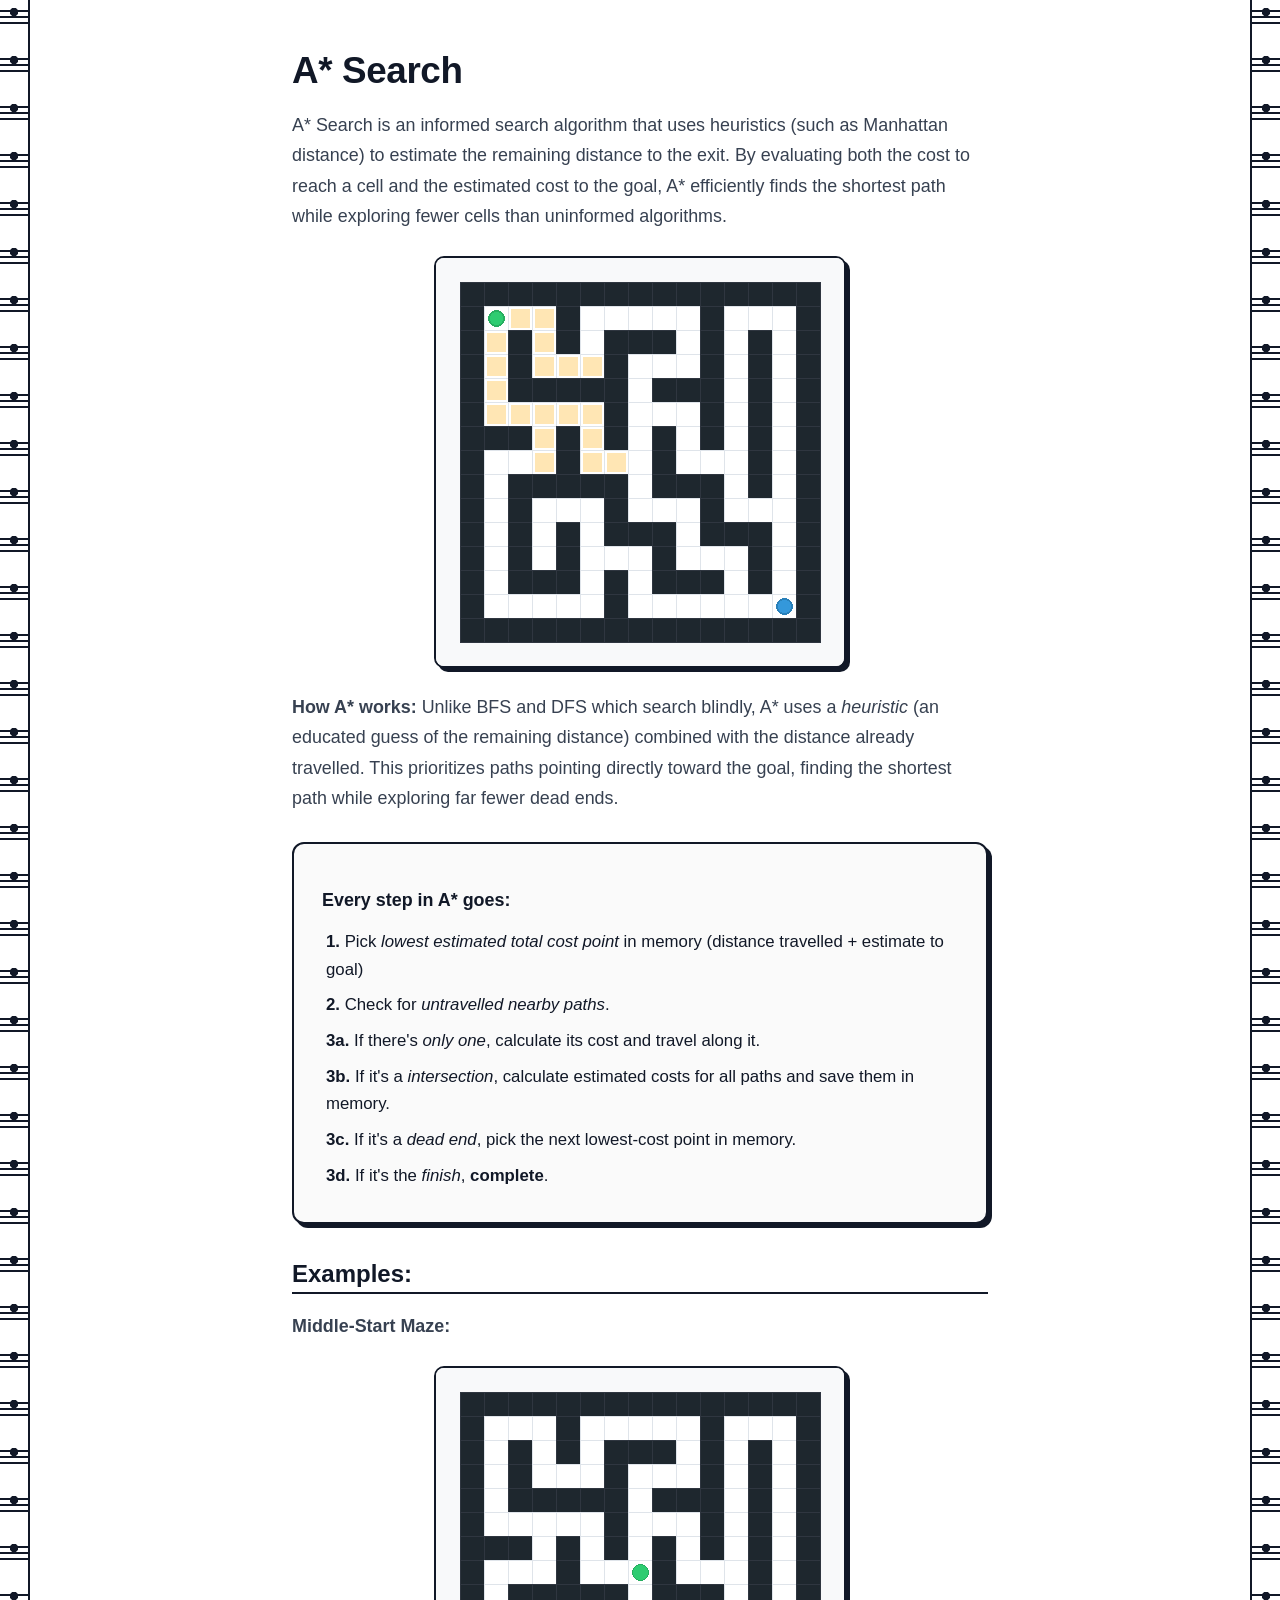
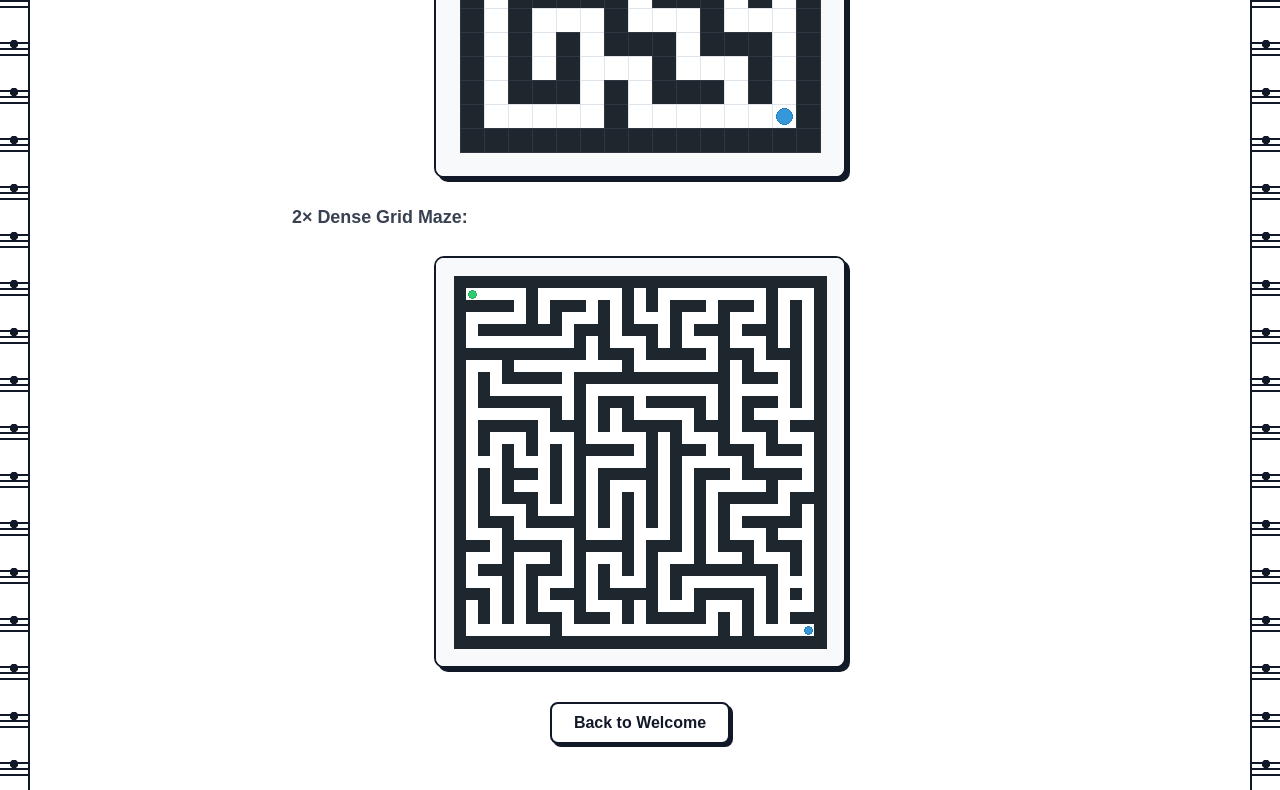
==== astar.html @ 63ea2237 "Initial commit" ====
<!DOCTYPE html>
<html lang="en">
<head>
    <meta charset="UTF-8">
    <meta name="viewport" content="width=device-width, initial-scale=1.0">
    <title>A* Search</title>
    <link rel="stylesheet" href="styles.css">
</head>
<body class="page-astar">
    <h1>A* Search</h1>
    <p>A* Search is an informed search algorithm that uses heuristics (such as Manhattan distance) to estimate the remaining distance to the exit. By evaluating both the cost to reach a cell and the estimated cost to the goal, A* efficiently finds the shortest path while exploring fewer cells than uninformed algorithms.</p>

    <img src="images/astar.gif" alt="A* Search Maze Solve" class="maze-gif">

    <p><strong>How A* works:</strong> Unlike BFS and DFS which search blindly, A* uses a <em>heuristic</em> (an educated guess of the remaining distance) combined with the distance already travelled. This prioritizes paths pointing directly toward the goal, finding the shortest path while exploring far fewer dead ends.</p>

    <div class="step-explanation">
        <p><strong>Every step in A* goes:</strong></p>
        <div class="step-list">
            <div><strong>1.</strong> Pick <em>lowest estimated total cost point</em> in memory (distance travelled + estimate to goal)</div>
            <div><strong>2.</strong> Check for <em>untravelled nearby paths</em>.</div>
            <div><strong>3a.</strong> If there's <em>only one</em>, calculate its cost and travel along it.</div>
            <div><strong>3b.</strong> If it's a <em>intersection</em>, calculate estimated costs for all paths and save them in memory.</div>
            <div><strong>3c.</strong> If it's a <em>dead end</em>, pick the next lowest-cost point in memory.</div>
            <div><strong>3d.</strong> If it's the <em>finish</em>, <strong>complete</strong>.</div>
        </div>
    </div>

    <h2>Examples:</h2>
    <p><strong>Middle-Start Maze:</strong></p>
    <img src="images/astar_middle.gif" alt="A* Middle-Start Maze Solve" class="maze-gif">

    <p><strong>2× Dense Grid Maze:</strong></p>
    <img src="images/astar_2x.gif" alt="A* 2x Dense Maze Solve" class="maze-gif">

    <div class="button-container">
        <a href="welcome.html"><button type="button">Back to Welcome</button></a>
    </div>
</body>
</html>
---- styles.css ----
* {
    box-sizing: border-box;
    font-family: "Comic Sans MS", "Comic Sans", cursive, sans-serif;
}

body {
    margin: 0;
    padding: 40px 60px;
    min-height: 100vh;
    background-color: #ffffff;
    color: #111827;
    -webkit-font-smoothing: antialiased;
}

/* Monochrome patterns for each page */

/* Welcome: Diagonal stripes (45deg) */
body.page-welcome {
    background-image: 
        repeating-linear-gradient(45deg, #111827, #111827 10px, #ffffff 10px, #ffffff 20px),
        repeating-linear-gradient(45deg, #111827, #111827 10px, #ffffff 10px, #ffffff 20px);
    background-position: left top, right top;
    background-repeat: repeat-y, repeat-y;
    background-size: 28px 100%, 28px 100%;
}

/* BFS: Reversed stripes (-45deg / 135deg) */
body.page-bfs {
    background-image: 
        repeating-linear-gradient(-45deg, #111827, #111827 10px, #ffffff 10px, #ffffff 20px),
        repeating-linear-gradient(-45deg, #111827, #111827 10px, #ffffff 10px, #ffffff 20px);
    background-position: left top, right top;
    background-repeat: repeat-y, repeat-y;
    background-size: 28px 100%, 28px 100%;
}

/* DFS: Alternating stripes (horizontal thick and thin stripes) */
body.page-dfs {
    background-image: 
        repeating-linear-gradient(0deg, #111827 0px, #111827 14px, #ffffff 14px, #ffffff 20px, #111827 20px, #111827 24px, #ffffff 24px, #ffffff 32px),
        repeating-linear-gradient(0deg, #111827 0px, #111827 14px, #ffffff 14px, #ffffff 20px, #111827 20px, #111827 24px, #ffffff 24px, #ffffff 32px);
    background-position: left top, right top;
    background-repeat: repeat-y, repeat-y;
    background-size: 28px 100%, 28px 100%;
}

/* A*: Refined geometric alternating dots & stripes with inner keyline */
body.page-astar {
    background-image: 
        /* Left border: vertical dividing keyline */
        linear-gradient(90deg, transparent 28px, #111827 28px, #111827 30px, transparent 30px),
        /* Left border: centered node dot (top half of 48px tile) */
        radial-gradient(circle at 14px 12px, #111827 4px, transparent 4.5px),
        /* Left border: horizontal stripes (bottom half of 48px tile) */
        linear-gradient(0deg, 
            #111827 0px, #111827 2px, 
            transparent 2px, transparent 6px, 
            #111827 6px, #111827 8px, 
            transparent 8px, transparent 12px, 
            #111827 12px, #111827 14px, 
            transparent 14px, transparent 24px
        ),
        /* Right border: vertical dividing keyline */
        linear-gradient(90deg, transparent 0px, #111827 0px, #111827 2px, transparent 2px),
        /* Right border: centered node dot */
        radial-gradient(circle at 14px 12px, #111827 4px, transparent 4.5px),
        /* Right border: horizontal stripes */
        linear-gradient(0deg, 
            #111827 0px, #111827 2px, 
            transparent 2px, transparent 6px, 
            #111827 6px, #111827 8px, 
            transparent 8px, transparent 12px, 
            #111827 12px, #111827 14px, 
            transparent 14px, transparent 24px
        );
    background-position: 
        left 0px top 0px,
        left 0px top 0px,
        left 0px top 24px,
        right 28px top 0px,
        right 0px top 0px,
        right 0px top 24px;
    background-repeat: repeat-y;
    background-size: 
        30px 100%,
        28px 48px,
        28px 48px,
        2px 100%,
        28px 48px,
        28px 48px;
}

/* History: Vertical dashed/stripe pattern */
body.page-history {
    background-image: 
        repeating-linear-gradient(90deg, #111827 0px, #111827 4px, #ffffff 4px, #ffffff 14px),
        repeating-linear-gradient(90deg, #111827 0px, #111827 4px, #ffffff 4px, #ffffff 14px);
    background-position: left top, right top;
    background-repeat: repeat-y, repeat-y;
    background-size: 28px 100%, 28px 100%;
}

/* Wall Follower: Block/brick pattern */
body.page-wallfollower {
    background-image: 
        repeating-linear-gradient(0deg, #111827 0px, #111827 6px, #ffffff 6px, #ffffff 12px),
        repeating-linear-gradient(0deg, #111827 0px, #111827 6px, #ffffff 6px, #ffffff 12px);
    background-position: left top, right top;
    background-repeat: repeat-y, repeat-y;
    background-size: 28px 100%, 28px 100%;
}

/* Flood Fill: Concentric water ripple dot pattern */
body.page-floodfill {
    background-image: 
        radial-gradient(#111827 5px, transparent 5px),
        radial-gradient(#111827 2px, transparent 2px),
        radial-gradient(#111827 5px, transparent 5px),
        radial-gradient(#111827 2px, transparent 2px);
    background-position: 
        left 2px top 0px,
        left 14px top 12px,
        right 2px top 0px,
        right 14px top 12px;
    background-repeat: repeat-y, repeat-y, repeat-y, repeat-y;
    background-size: 28px 24px, 28px 24px, 28px 24px, 28px 24px;
}

/* Comparison: Crisp architectural diamond lattice with inner keyline */
body.page-comparison {
    background-image: 
        /* Left border: vertical dividing keyline */
        linear-gradient(90deg, transparent 28px, #111827 28px, #111827 30px, transparent 30px),
        /* Left border: crisp 45deg lattice */
        repeating-linear-gradient(45deg, #111827 0px, #111827 2px, transparent 2px, transparent 14px),
        repeating-linear-gradient(-45deg, #111827 0px, #111827 2px, transparent 2px, transparent 14px),
        /* Right border: vertical dividing keyline */
        linear-gradient(90deg, transparent 0px, #111827 0px, #111827 2px, transparent 2px),
        /* Right border: crisp 45deg lattice */
        repeating-linear-gradient(45deg, #111827 0px, #111827 2px, transparent 2px, transparent 14px),
        repeating-linear-gradient(-45deg, #111827 0px, #111827 2px, transparent 2px, transparent 14px);
    background-position: 
        left 0px top 0px,
        left 0px top 0px,
        left 0px top 0px,
        right 28px top 0px,
        right 0px top 0px,
        right 0px top 0px;
    background-repeat: repeat-y;
    background-size: 
        30px 100%,
        28px 100%,
        28px 100%,
        2px 100%,
        28px 100%,
        28px 100%;
}

/* Jonkler: Laughing sawtooth jester grin monochrome pattern */
body.page-jonkler {
    background-image: 
        /* Left border: vertical dividing keyline */
        linear-gradient(90deg, transparent 28px, #111827 28px, #111827 30px, transparent 30px),
        /* Left border: sawtooth laugh grin */
        linear-gradient(135deg, #111827 25%, transparent 25%),
        linear-gradient(225deg, #111827 25%, transparent 25%),
        linear-gradient(315deg, #111827 25%, transparent 25%),
        linear-gradient(45deg, #111827 25%, transparent 25%),
        /* Right border: vertical dividing keyline */
        linear-gradient(90deg, transparent 0px, #111827 0px, #111827 2px, transparent 2px),
        /* Right border: sawtooth laugh grin */
        linear-gradient(135deg, #111827 25%, transparent 25%),
        linear-gradient(225deg, #111827 25%, transparent 25%),
        linear-gradient(315deg, #111827 25%, transparent 25%),
        linear-gradient(45deg, #111827 25%, transparent 25%);
    background-position: 
        left 0px top 0px,
        left -14px top 0px,
        left -14px top 0px,
        left 0px top 0px,
        left 0px top 0px,
        right 28px top 0px,
        right -14px top 0px,
        right -14px top 0px,
        right 0px top 0px,
        right 0px top 0px;
    background-repeat: repeat-y;
    background-size: 
        30px 100%,
        28px 28px,
        28px 28px,
        28px 28px,
        28px 28px,
        2px 100%,
        28px 28px,
        28px 28px,
        28px 28px,
        28px 28px;
}

/* Squeeze text into centre 60% with left alignment */
h1, h2, p, .text-center-60 {
    width: 60%;
    max-width: 60%;
    margin-left: auto;
    margin-right: auto;
    text-align: left;
    overflow-wrap: break-word;
}

/* Centre text for the welcome screen and it only */
body.page-welcome h1,
body.page-welcome p {
    text-align: center;
}

h1 {
    font-size: 2.3rem;
    font-weight: 700;
    margin-top: 10px;
    margin-bottom: 16px;
    letter-spacing: -0.01em;
}

h2 {
    font-size: 1.5rem;
    font-weight: 700;
    margin-top: 36px;
    margin-bottom: 16px;
    padding-bottom: 4px;
    border-bottom: 2px solid #111827;
    display: table;
}

p {
    font-size: 1.12rem;
    line-height: 1.7;
    color: #374151;
    margin-bottom: 24px;
}

/* Maze GIF illustration */
.maze-gif {
    display: block;
    margin: 24px auto;
    border: 2px solid #111827;
    border-radius: 10px;
    box-shadow: 4px 4px 0px #111827;
    max-width: 100%;
    height: auto;
    background-color: #f9fafb;
}

/* Step explanation card */
.step-explanation {
    width: 60%;
    max-width: 60%;
    margin: 28px auto;
    padding: 24px 28px;
    text-align: left;
    overflow-wrap: break-word;
    font-size: 1.05rem;
    line-height: 1.65;
    background-color: #fafafa;
    border: 2px solid #111827;
    border-radius: 12px;
    box-shadow: 4px 4px 0px #111827;
}

.step-explanation p {
    width: 100%;
    max-width: 100%;
    margin-bottom: 12px;
    color: #111827;
}

.step-list {
    padding-left: 4px;
}

.step-list div {
    margin-bottom: 8px;
}

/* Buttons */
.button-container,
body > div {
    width: 100%;
    margin-top: 28px;
    text-align: center;
}

button {
    font-size: 1rem;
    font-weight: 600;
    padding: 10px 22px;
    margin: 6px;
    cursor: pointer;
    border: 2px solid #111827;
    border-radius: 8px;
    background-color: #ffffff;
    color: #111827;
    box-shadow: 3px 3px 0px #111827;
    transition: all 0.15s cubic-bezier(0.4, 0, 0.2, 1);
}

button:hover {
    background-color: #f3f4f6;
    transform: translate(-1px, -1px);
    box-shadow: 4px 4px 0px #111827;
}

button:active {
    transform: translate(2px, 2px);
    box-shadow: 1px 1px 0px #111827;
}

/* Video Container & Controls */
.video-container {
    width: 60%;
    margin: 28px auto;
    text-align: center;
}

.comparison-video {
    display: block;
    width: 100%;
    max-width: 100%;
    border: 2.5px solid #111827;
    border-radius: 12px;
    box-shadow: 5px 5px 0px #111827;
    background-color: #000000;
}

.speed-dock {
    display: inline-flex;
    align-items: center;
    background: #fafafa;
    border: 2px solid #111827;
    border-radius: 9999px;
    padding: 6px 14px;
    margin-top: 16px;
    box-shadow: 3px 3px 0px #111827;
    gap: 8px;
}

.speed-label {
    font-size: 0.95rem;
    font-weight: 700;
    color: #111827;
    margin-right: 4px;
}

.speed-btn {
    font-size: 0.9rem;
    font-weight: 700;
    padding: 6px 14px;
    margin: 0;
    border: 1.5px solid #111827;
    border-radius: 9999px;
    background: #ffffff;
    color: #111827;
    box-shadow: 2px 2px 0px #111827;
    cursor: pointer;
    transition: all 0.15s ease;
}

.speed-btn:hover {
    background: #f3f4f6;
    transform: translateY(-1px);
    box-shadow: 2px 3px 0px #111827;
}

.speed-btn.active {
    background: #111827;
    color: #ffffff;
    box-shadow: 1px 1px 0px #111827;
    transform: translateY(1px);
}

/* Pros and Cons Grid */
.pros-cons-container {
    width: 60%;
    margin: 36px auto 28px auto;
}

/* ---------------- JONKLER STAGE & CARTOON ANIMATION ---------------- */
.jonkler-stage {
    position: relative;
    width: 60%;
    height: 440px;
    margin: 28px auto;
    display: flex;
    flex-direction: column;
    align-items: center;
    justify-content: flex-end;
    overflow: hidden;
    background: radial-gradient(circle at 50% 65%, #ffffff 0%, #f3f4f6 80%, #e5e7eb 100%);
    border: 2.5px solid #111827;
    border-radius: 14px;
    box-shadow: 6px 6px 0px #111827;
    transition: transform 0.05s ease;
}

/* Stage impact ground shake */
.stage-shaking {
    animation: stageQuake 1.2s cubic-bezier(0.28, 0.84, 0.42, 1) infinite;
}

@keyframes stageQuake {
    0%, 92%, 100% {
        transform: translate(0, 0);
    }
    94% {
        transform: translate(-4px, 5px) rotate(-0.5deg);
    }
    96% {
        transform: translate(4px, -3px) rotate(0.5deg);
    }
    98% {
        transform: translate(-2px, 2px);
    }
}

/* Cartoon speed lines (active in Tuff Mode) */
.tuff-speed-lines {
    position: absolute;
    inset: 0;
    pointer-events: none;
    opacity: 0;
    background: repeating-radial-gradient(circle at center, transparent 0, transparent 20px, rgba(17, 24, 39, 0.09) 20px, rgba(17, 24, 39, 0.09) 24px);
    transition: opacity 0.3s ease;
}

.tuff-mode .tuff-speed-lines {
    opacity: 1;
    animation: speedLinePulse 0.12s steps(2) infinite;
}

@keyframes speedLinePulse {
    0% { transform: scale(1); }
    100% { transform: scale(1.08); }
}

/* Floor line */
.jonkler-floor {
    position: absolute;
    bottom: 40px;
    left: 8%;
    right: 8%;
    height: 2.5px;
    background: #111827;
    opacity: 0.3;
}

/* Shadow beneath Jonkler */
.jonkler-shadow {
    position: absolute;
    bottom: 28px;
    width: 150px;
    height: 22px;
    background: rgba(17, 24, 39, 0.45);
    border-radius: 50%;
    filter: blur(2px);
    animation: cartoonShadow 1.2s cubic-bezier(0.28, 0.84, 0.42, 1) infinite;
    transform-origin: center;
}

/* Bouncing / Squeezing / Rotating Actor */
.jonkler-actor {
    position: absolute;
    bottom: 40px;
    width: 160px;
    height: 160px;
    cursor: grab;
    transform-origin: bottom center;
    animation: cartoonBounce 1.2s cubic-bezier(0.28, 0.84, 0.42, 1) infinite;
    user-select: none;
    -webkit-user-drag: none;
    z-index: 5;
}

.jonkler-actor:active {
    cursor: grabbing;
}

.jonkler-img {
    width: 100%;
    height: 100%;
    object-fit: cover;
    border-radius: 20px;
    border: 3px solid #111827;
    box-shadow: 4px 4px 0px #111827;
    pointer-events: none;
    transition: filter 0.15s ease;
}

.jonkler-actor:hover .jonkler-img {
    filter: drop-shadow(0 0 12px rgba(168, 85, 247, 0.85));
}

/* Mega Cartoon Squash & Stretch Keyframes with Rotation & Skew */
@keyframes cartoonBounce {
    0% {
        /* Pancake floor squash */
        transform: translateY(0px) scale(1.75, 0.38) rotate(0deg) skewX(0deg);
    }
    10% {
        /* Elastic spring rocket launch with forward tilt */
        transform: translateY(-30px) scale(0.68, 1.55) rotate(-14deg) skewX(-12deg);
    }
    30% {
        /* Ascending high into the air with clockwise swing */
        transform: translateY(-170px) scale(0.82, 1.3) rotate(24deg) skewX(12deg);
    }
    50% {
        /* Apex of jump: rubber-hose wobble at max height */
        transform: translateY(-245px) scale(1.22, 0.82) rotate(-30deg) skewX(-10deg);
    }
    68% {
        /* Plunging down fast */
        transform: translateY(-175px) scale(0.75, 1.45) rotate(18deg) skewX(14deg);
    }
    88% {
        /* Missile stretch right before crash impact */
        transform: translateY(-12px) scale(0.64, 1.62) rotate(-4deg) skewX(-4deg);
    }
    94% {
        /* Ground impact begins */
        transform: translateY(0px) scale(1.5, 0.5) rotate(0deg) skewX(0deg);
    }
    100% {
        /* Full pancake squash */
        transform: translateY(0px) scale(1.75, 0.38) rotate(0deg) skewX(0deg);
    }
}

@keyframes cartoonShadow {
    0% {
        transform: scale(1.65, 1.3);
        opacity: 0.85;
    }
    50% {
        transform: scale(0.32, 0.28);
        opacity: 0.12;
    }
    100% {
        transform: scale(1.65, 1.3);
        opacity: 0.85;
    }
}

/* Spin Jump Mode */
.crazy-spin .jonkler-actor {
    animation: cartoonSpinBounce 0.95s cubic-bezier(0.28, 0.84, 0.42, 1) infinite;
}
.crazy-spin .jonkler-shadow {
    animation-duration: 0.95s;
}

@keyframes cartoonSpinBounce {
    0% {
        transform: translateY(0px) scale(1.7, 0.4) rotate(0deg);
    }
    14% {
        transform: translateY(-55px) scale(0.7, 1.55) rotate(90deg);
    }
    50% {
        transform: translateY(-255px) scale(1.2, 0.85) rotate(180deg);
    }
    78% {
        transform: translateY(-130px) scale(0.75, 1.45) rotate(270deg);
    }
    94% {
        transform: translateY(0px) scale(1.4, 0.6) rotate(355deg);
    }
    100% {
        transform: translateY(0px) scale(1.7, 0.4) rotate(360deg);
    }
}

/* MAXIMUM ASYLUM JONKLE (Extreme Hyper Speed) */
.hyper-jonkle .jonkler-actor {
    animation: cartoonHyperJonkle 0.48s cubic-bezier(0.28, 0.84, 0.42, 1) infinite !important;
}
.hyper-jonkle .jonkler-shadow {
    animation-duration: 0.48s !important;
}
.hyper-jonkle .jonkler-img {
    filter: drop-shadow(0 0 16px #a855f7) hue-rotate(20deg);
}

@keyframes cartoonHyperJonkle {
    0% {
        transform: translateY(0px) scale(1.9, 0.32) rotate(0deg);
    }
    20% {
        transform: translateY(-80px) scale(0.55, 1.7) rotate(-25deg);
    }
    50% {
        transform: translateY(-260px) scale(1.35, 0.75) rotate(35deg);
    }
    80% {
        transform: translateY(-80px) scale(0.6, 1.65) rotate(-15deg);
    }
    100% {
        transform: translateY(0px) scale(1.9, 0.32) rotate(0deg);
    }
}

/* Mini Jonkler Companion */
.mini-jonkler {
    position: absolute;
    bottom: 40px;
    width: 80px;
    height: 80px;
    transform-origin: bottom center;
    pointer-events: none;
    z-index: 4;
}

.mini-jonkler img {
    width: 100%;
    height: 100%;
    object-fit: cover;
    border-radius: 12px;
    border: 2px solid #111827;
    box-shadow: 2px 2px 0px #111827;
}

/* Floating HA HA HA text particles */
.haha-particle {
    position: absolute;
    font-family: "Comic Sans MS", cursive;
    font-weight: 900;
    font-size: 1.5rem;
    color: #a855f7;
    user-select: none;
    pointer-events: none;
    z-index: 2;
    animation: floatHaHa 2.2s cubic-bezier(0.22, 1, 0.36, 1) forwards;
}

@keyframes floatHaHa {
    0% {
        opacity: 0;
        transform: translateY(0) scale(0.5) rotate(-12deg);
    }
    25% {
        opacity: 0.75;
    }
    80% {
        opacity: 0.6;
    }
    100% {
        opacity: 0;
        transform: translateY(-280px) scale(1.4) rotate(18deg);
    }
}

/* Floating Comic Speech Bubble */
.comic-pop {
    position: absolute;
    pointer-events: none;
    font-family: "Comic Sans MS", cursive;
    font-weight: 700;
    font-size: 1.15rem;
    color: #111827;
    background: #facc15;
    border: 2px solid #111827;
    border-radius: 8px;
    padding: 6px 14px;
    box-shadow: 3px 3px 0px #111827;
    animation: popFloat 0.9s cubic-bezier(0.18, 0.89, 0.32, 1.28) forwards;
    z-index: 10;
}

@keyframes popFloat {
    0% {
        opacity: 1;
        transform: translate(-50%, 0) scale(0.4) rotate(-12deg);
    }
    50% {
        opacity: 1;
        transform: translate(-50%, -45px) scale(1.22) rotate(8deg);
    }
    100% {
        opacity: 0;
        transform: translate(-50%, -85px) scale(1.05) rotate(-6deg);
    }
}

.pros-cons-container h2 {
    margin-bottom: 20px;
}

.pros-cons-table-wrapper {
    border: 2px solid #111827;
    border-radius: 12px;
    overflow: hidden;
    box-shadow: 5px 5px 0px #111827;
    background-color: #ffffff;
}

.pros-cons-table {
    width: 100%;
    border-collapse: collapse;
}

.pros-cons-table th,
.pros-cons-table td {
    padding: 14px 18px;
    text-align: left;
    vertical-align: top;
    font-size: 1rem;
    line-height: 1.6;
}

.pros-cons-table th {
    background-color: #f3f4f6;
    color: #111827;
    border-bottom: 2px solid #111827;
    font-size: 1rem;
    font-weight: 700;
    letter-spacing: 0.03em;
}

.pros-cons-table th:first-child,
.pros-cons-table td:first-child {
    border-right: 1.5px solid #111827;
    width: 28%;
}

.pros-cons-table th:nth-child(2),
.pros-cons-table td:nth-child(2) {
    border-right: 1.5px solid #111827;
    width: 36%;
}

.pros-cons-table td:nth-child(3) {
    width: 36%;
}

.pros-cons-table tbody tr:not(:last-child) td {
    border-bottom: 1px solid #e5e7eb;
}

.pros-cons-table tbody tr:hover {
    background-color: #fafafa;
}

.pros-cons-table ul {
    margin: 0;
    padding-left: 18px;
}

.pros-cons-table li {
    margin-bottom: 6px;
    color: #374151;
}

.pros-cons-table strong {
    color: #111827;
}
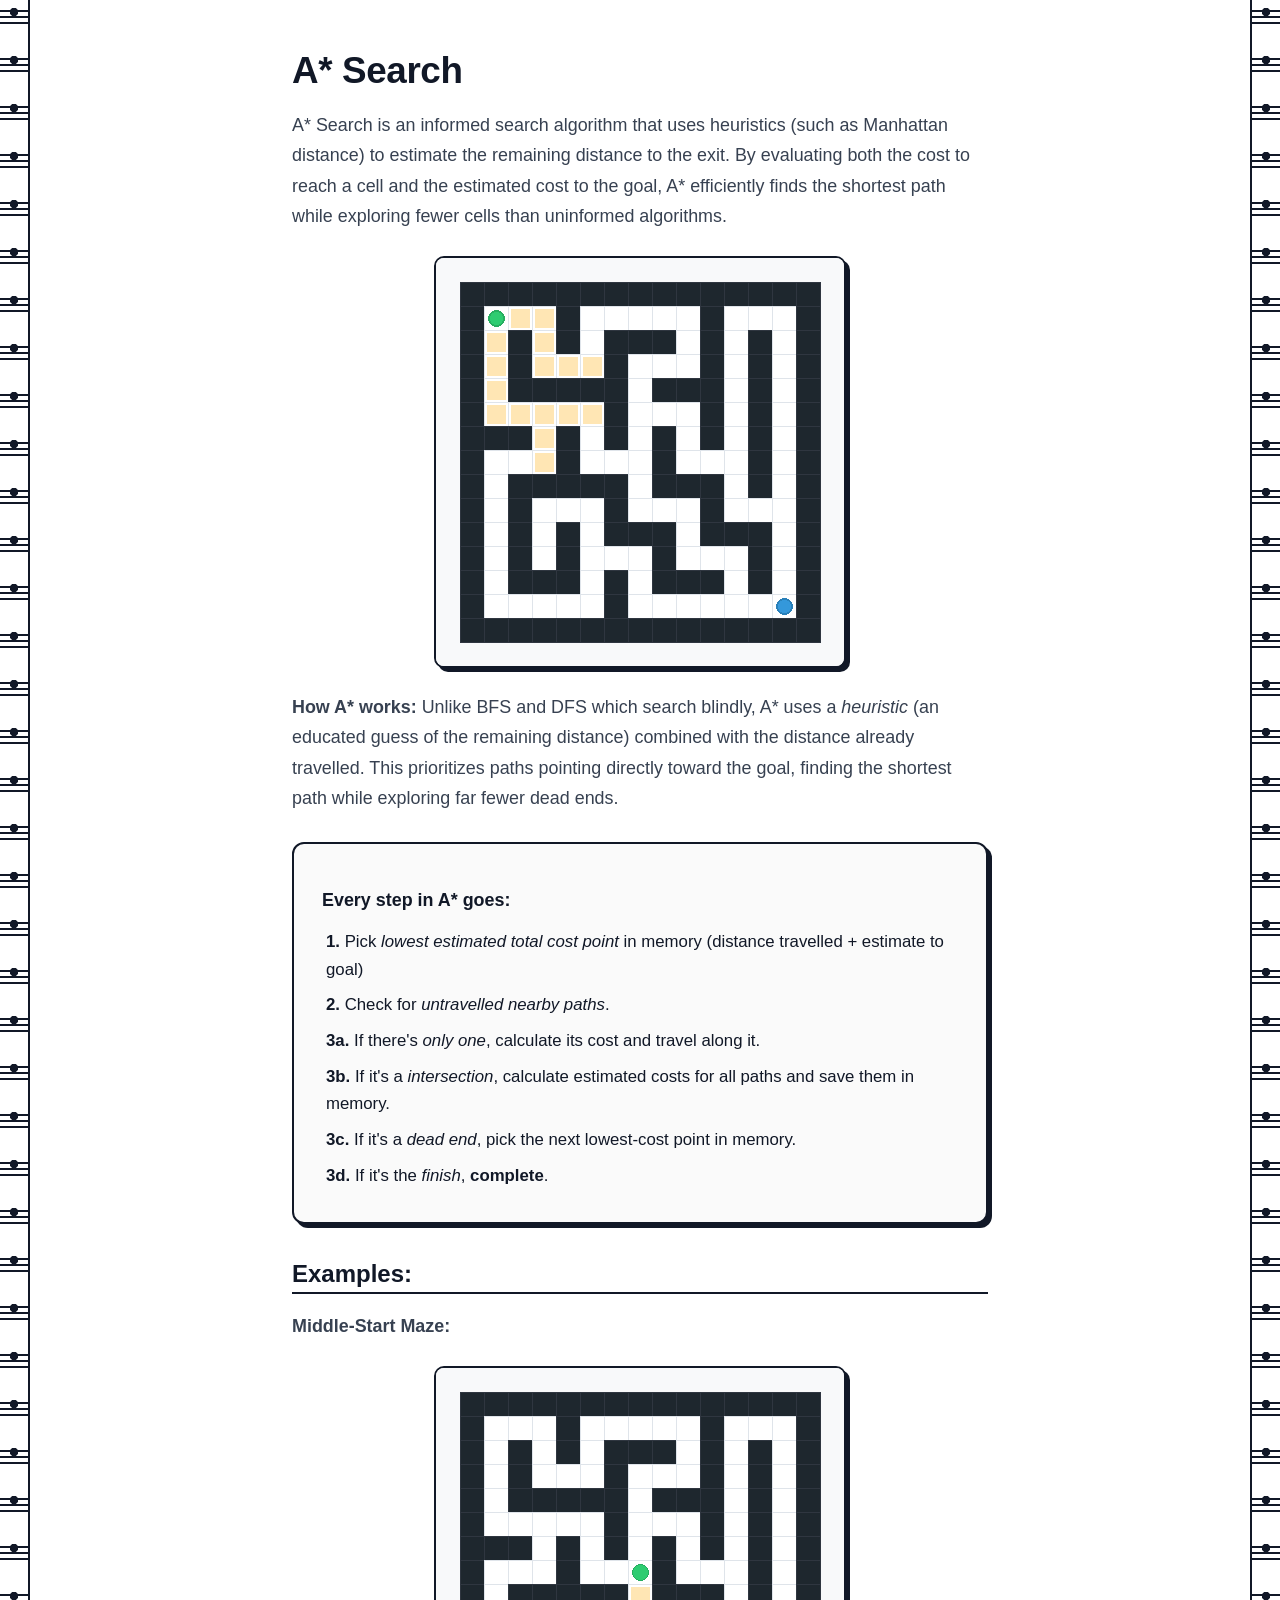
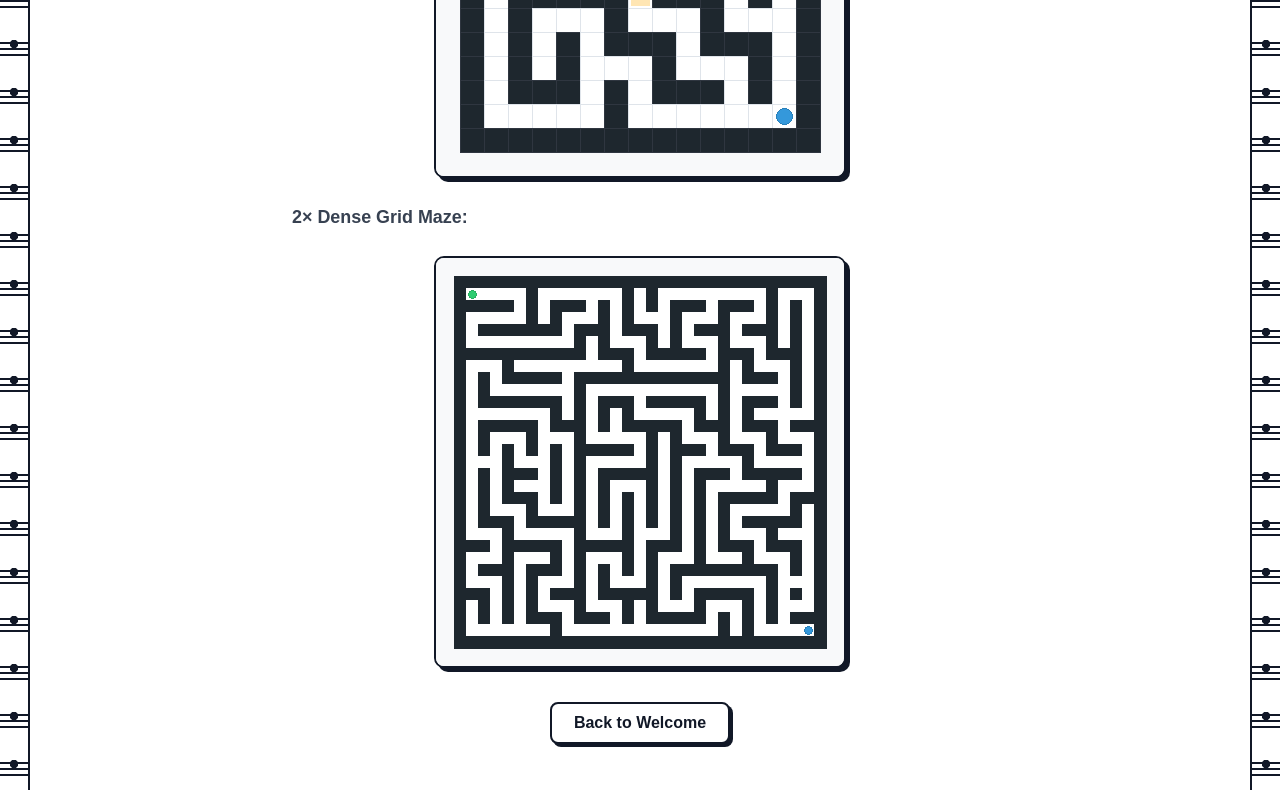
==== commit 7c5d2854: "index changed" ====
--- a/astar.html
+++ b/astar.html
@@ -34,7 +34,7 @@
     <img src="images/astar_2x.gif" alt="A* 2x Dense Maze Solve" class="maze-gif">
 
     <div class="button-container">
-        <a href="welcome.html"><button type="button">Back to Welcome</button></a>
+        <a href="index.html"><button type="button">Back to Welcome</button></a>
     </div>
 </body>
 </html>
